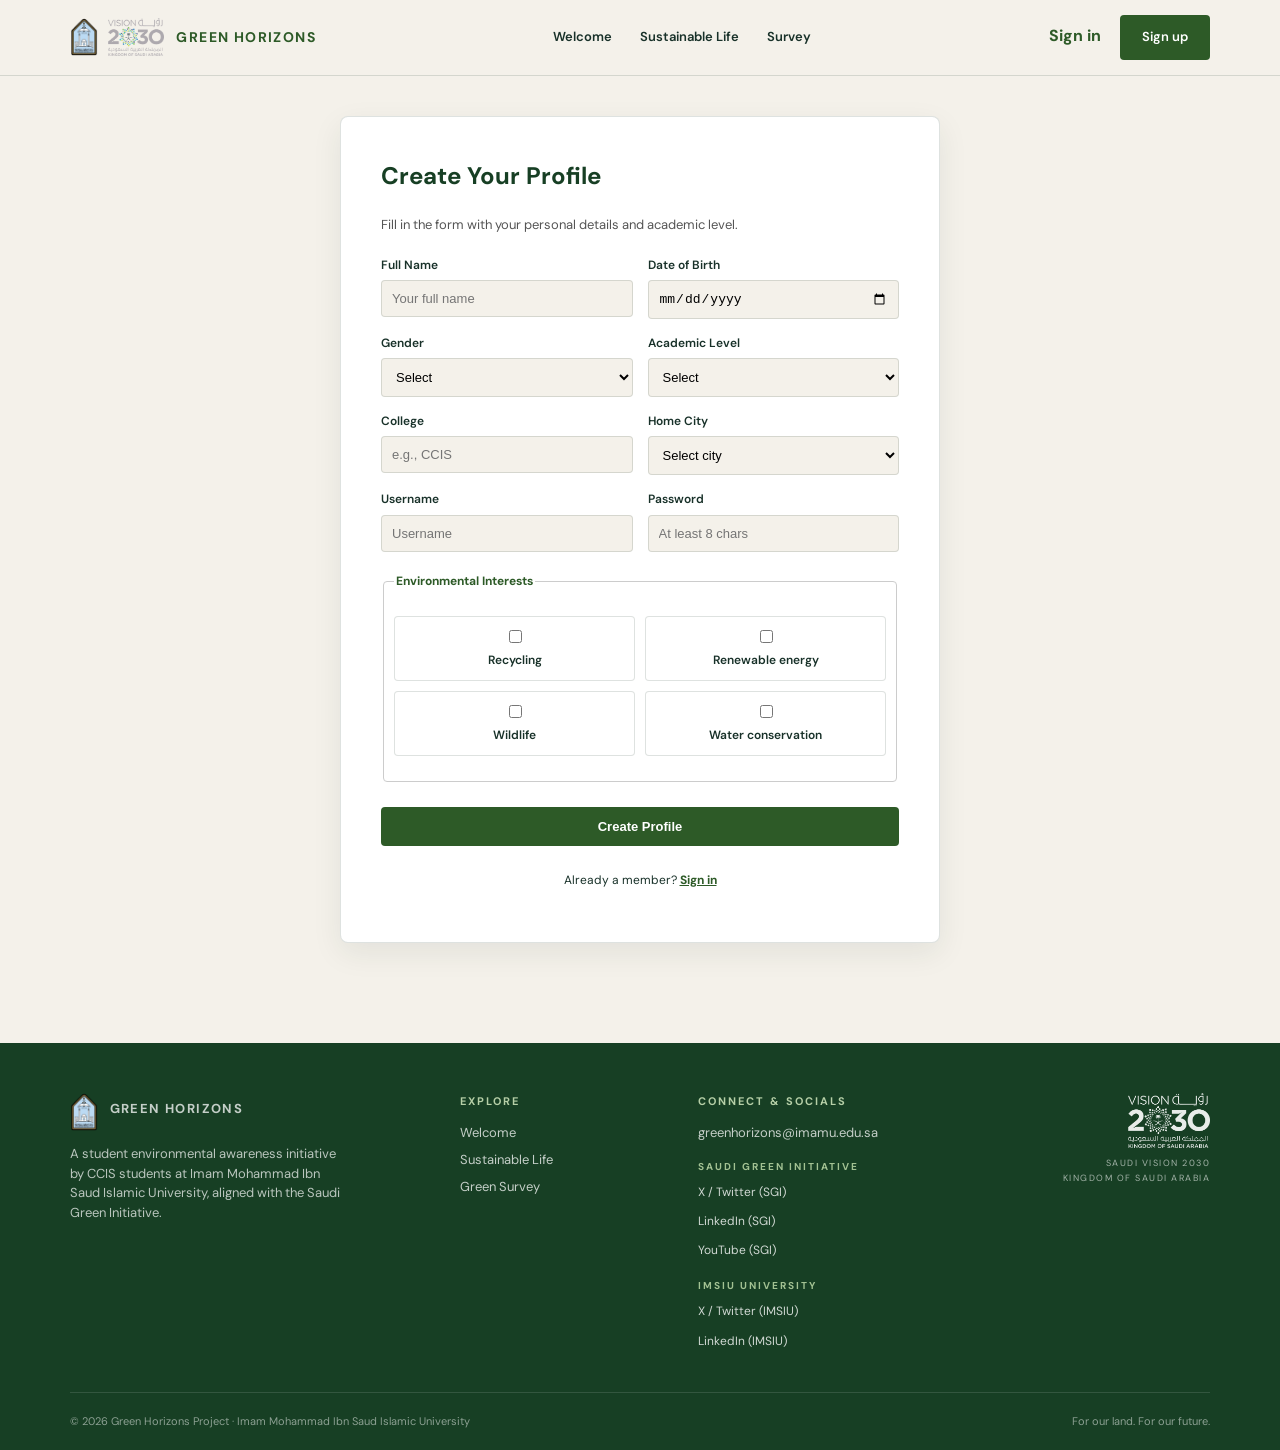
==== signup.html @ 366051f2 "first commit" ====
<!DOCTYPE html>
<html lang="en">
<head>
    <meta charset="utf-8">
    <title>Sign Up - Green Horizons</title>
    <link rel="stylesheet" href="css/style.css">
</head>
<body>

    <!-- Header navigation bar -->
    <header class="header">
        <div class="nav-shell">
            <a href="index.html" class="brand">
                <div class="brand-logos">
                    <img src="images/imamu.png" alt="Imam University Logo">
                    <img src="images/Vision_2030.webp" alt="Saudi Vision 2030 Logo">
                </div>
                <span>GREEN HORIZONS</span>
            </a>
            <nav class="nav-links">
                <a href="index.html">Welcome</a>
                <a href="sustainable.html">Sustainable Life</a>
                <a href="survey.html">Survey</a>
            </nav>
            <div>
                <a href="signin.html" style="color: #2d5a27; text-decoration: none; margin-right: 15px; font-weight: bold;">Sign in</a>
                <a href="signup.html" class="primary-button">Sign up</a>
            </div>
        </div>
    </header>

    <main class="survey-page">
        <!-- Signup registration container -->
        <div class="auth-container">
            <h2 style="color: #173f24; margin-top: 0;">Create Your Profile</h2>
            <p style="font-size: 13px; color: #555;">Fill in the form with your personal details and academic level.</p>

            <form class="account-form" onsubmit="event.preventDefault(); alert('Profile created successfully!'); location.href='signin.html';">
                <div class="field-row">
                    <label>Full Name <input required type="text" placeholder="Your full name"></label>
                    <label>Date of Birth <input required type="date"></label>
                </div>

                <div class="field-row">
                    <label>Gender
                        <select required>
                            <option value="" disabled selected>Select</option>
                            <option>Female</option>
                            <option>Male</option>
                        </select>
                    </label>
                    <label>Academic Level
                        <select required>
                            <option value="" disabled selected>Select</option>
                            <option>Undergraduate</option>
                            <option>Graduate</option>
                        </select>
                    </label>
                </div>

                <div class="field-row">
                    <label>College <input required type="text" placeholder="e.g., CCIS"></label>
                    <label>Home City
                        <select required>
                            <option value="" disabled selected>Select city</option>
                            <option>Riyadh</option>
                            <option>Jeddah</option>
                            <option>Dammam</option>
                            <option>Other</option>
                        </select>
                    </label>
                </div>

                <div class="field-row">
                    <label>Username <input required type="text" placeholder="Username"></label>
                    <label>Password <input required type="password" minlength="8" placeholder="At least 8 chars"></label>
                </div>

                <fieldset style="border: 1px solid #ccc; padding: 10px; border-radius: 4px; margin-top: 5px;">
                    <legend style="font-weight: bold; font-size: 12px; color: #2d5a27;">Environmental Interests</legend>
                    <div class="practice-grid">
                        <label class="practice"><input type="checkbox" name="interest" value="recycling"> Recycling</label>
                        <label class="practice"><input type="checkbox" name="interest" value="renewable"> Renewable energy</label>
                        <label class="practice"><input type="checkbox" name="interest" value="wildlife"> Wildlife</label>
                        <label class="practice"><input type="checkbox" name="interest" value="water"> Water conservation</label>
                    </div>
                </fieldset>

                <button class="primary-button full" type="submit" style="margin-top: 10px;">Create Profile</button>
                <p style="text-align: center; font-size: 12px; margin-top: 10px;">
                    Already a member? <a href="signin.html" style="color: #2d5a27; font-weight: bold;">Sign in</a>
                </p>
            </form>
        </div>
    </main>

    <!-- Site footer with social links and official logos -->
    <footer>
        <div class="footer-main">
            <div>
                <div class="brand" style="color: white; margin-bottom: 12px;">
                    <div class="brand-logos">
                        <img src="images/imamu.png" alt="Imam University Logo" style="height: 38px;">
                    </div>
                    <span>GREEN HORIZONS</span>
                </div>
                <p style="color: rgba(255,255,255,0.7); font-size: 13px; max-width: 280px; line-height: 1.5;">
                    A student environmental awareness initiative by CCIS students at Imam Mohammad Ibn Saud Islamic University, aligned with the Saudi Green Initiative.
                </p>
            </div>

            <div>
                <b>EXPLORE</b>
                <a href="index.html">Welcome</a>
                <a href="sustainable.html">Sustainable Life</a>
                <a href="survey.html">Green Survey</a>
            </div>

            <div>
                <b>CONNECT & SOCIALS</b>
                <span style="margin-bottom: 10px;">greenhorizons@imamu.edu.sa</span>
                
                <b style="margin-top: 15px; margin-bottom: 8px; font-size: 10px; color: #a3c293;">SAUDI GREEN INITIATIVE</b>
                <div class="social-links-list">
                    <a href="https://x.com/SgiSaudi" target="_blank" rel="noopener">X / Twitter (SGI)</a>
                    <a href="https://www.linkedin.com/company/sgisaudi" target="_blank" rel="noopener">LinkedIn (SGI)</a>
                    <a href="https://www.youtube.com/@SGISaudi" target="_blank" rel="noopener">YouTube (SGI)</a>
                </div>

                <b style="margin-top: 12px; margin-bottom: 8px; font-size: 10px; color: #a3c293;">IMSIU UNIVERSITY</b>
                <div class="social-links-list">
                    <a href="https://x.com/IMSIU_edu_sa?lang=ar" target="_blank" rel="noopener">X / Twitter (IMSIU)</a>
                    <a href="https://www.linkedin.com/company/imsiu/?originalSubdomain=sa" target="_blank" rel="noopener">LinkedIn (IMSIU)</a>
                </div>
            </div>

            <div style="text-align: right; display: flex; flex-direction: column; align-items: flex-end; justify-content: flex-start;">
                <img src="images/Vision_2030.webp" alt="Saudi Vision 2030 Logo" style="height: 55px; width: auto; filter: brightness(0) invert(1); opacity: 0.9; margin-bottom: 8px;">
                <span style="font-size: 9px; letter-spacing: 1.5px; color: rgba(255,255,255,0.6); text-transform: uppercase;">
                    SAUDI VISION 2030<br>KINGDOM OF SAUDI ARABIA
                </span>
            </div>
        </div>

        <div class="footer-bottom">
            <span>© 2026 Green Horizons Project · Imam Mohammad Ibn Saud Islamic University</span>
            <span>For our land. For our future.</span>
        </div>
    </footer>

</body>
</html>
---- css/style.css ----
@import url("https://fonts.googleapis.com/css2?family=DM+Sans:wght@400;500;600;700&family=DM+Serif+Display:ital@0;1&display=swap");

/* --- Color variables and root settings --- */
:root {
  --green: #2d5a27;
  --green-dark: #173f24;
  --sage-light: #b6cfa7;
  --sand: #f4f1ea;
  --sand-deep: #e8e0d2;
  --ink: #183129;
  --muted: #64746d;
  --white: #ffffff;
  --line: rgba(24, 49, 41, 0.14);
  --shadow: 0 10px 30px rgba(24, 49, 41, 0.08);
}

* {
  box-sizing: border-box;
}

body {
  margin: 0;
  background-color: var(--sand);
  color: var(--ink);
  font-family: "DM Sans", sans-serif;
  line-height: 1.6;
}

.page-shell {
  width: min(1140px, calc(100% - 48px));
  margin: 0 auto;
}

/* --- Sticky header and navigation bar --- */
.header {
  background-color: rgba(244, 241, 234, 0.96);
  border-bottom: 1px solid var(--line);
  padding: 15px 0;
  position: sticky;
  top: 0;
  z-index: 100;
  backdrop-filter: blur(10px);
}

.nav-shell {
  width: min(1140px, calc(100% - 48px));
  margin: 0 auto;
  display: flex;
  align-items: center;
  justify-content: space-between;
}

.brand {
  display: flex;
  align-items: center;
  gap: 12px;
  color: var(--green);
  text-decoration: none;
  font-weight: 700;
  font-size: 14px;
  letter-spacing: 0.1em;
}

.brand-logos {
  display: flex;
  align-items: center;
  gap: 10px;
}

.brand-logos img {
  height: 38px;
  width: auto;
}

.nav-links {
  display: flex;
  gap: 28px;
}

.nav-links a {
  text-decoration: none;
  color: var(--ink);
  font-size: 13px;
  font-weight: 600;
  padding: 6px 0;
  position: relative;
}

.nav-links a.active::after,
.nav-links a:hover::after {
  content: "";
  position: absolute;
  left: 0;
  right: 0;
  bottom: 0;
  height: 2px;
  background: var(--green);
}

/* --- Global buttons --- */
.primary-button {
  border: 0;
  border-radius: 4px;
  background-color: var(--green);
  color: white;
  padding: 12px 22px;
  font-size: 13px;
  font-weight: 600;
  text-decoration: none;
  display: inline-flex;
  align-items: center;
  justify-content: center;
  cursor: pointer;
  transition: all 0.2s;
}

.primary-button:hover {
  background-color: var(--green-dark);
}

.primary-button.light-btn {
  background-color: white;
  color: var(--green-dark);
}

.primary-button.light-btn:hover {
  background-color: var(--sand);
}

.ghost-button {
  border: 1px solid rgba(255, 255, 255, 0.6);
  color: white;
  background: rgba(255, 255, 255, 0.1);
  padding: 12px 22px;
  border-radius: 4px;
  text-decoration: none;
  font-size: 13px;
  font-weight: 600;
}

/* --- Page header banner component --- */
.page-header-banner {
  width: min(1000px, calc(100% - 48px));
  margin: 20px auto 30px auto;
  position: relative;
}

.section-tag-line {
  display: flex;
  align-items: center;
  gap: 10px;
  margin-bottom: 12px;
}

.section-tag-line::before {
  content: "";
  display: inline-block;
  width: 25px;
  height: 2px;
  background-color: var(--green);
}

.section-tag-line span {
  font-size: 11px;
  letter-spacing: 2px;
  color: var(--green);
  font-weight: 700;
}

.page-title-heading {
  font-family: "DM Serif Display", serif;
  font-size: 56px;
  line-height: 1.1;
  color: var(--ink);
  margin: 0 0 15px 0;
  font-weight: 400;
}

.light-accent-text {
  color: #9cb88f;
  font-style: italic;
  font-family: "DM Serif Display", serif;
}

.page-subtitle-text {
  font-size: 14px;
  color: var(--muted);
  max-width: 480px;
  line-height: 1.6;
  margin: 0;
}

/* --- Hero section banner --- */
.hero-section {
  position: relative;
  min-height: 520px;
  background-color: #0c2721;
  background-image: url('../images/Saudi-desert.avif');
  background-size: cover;
  background-position: center;
  display: flex;
  align-items: center;
  color: white;
  padding: 60px 0;
}

.hero-overlay {
  position: absolute;
  inset: 0;
  background: linear-gradient(90deg, rgba(12, 39, 33, 0.85) 0%, rgba(12, 39, 33, 0.4) 60%, rgba(12, 39, 33, 0.1) 100%);
}

.hero-content {
  position: relative;
  z-index: 2;
}

.eyebrow {
  font-size: 11px;
  letter-spacing: 2px;
  color: var(--sage-light);
  font-weight: 700;
  display: block;
  margin-bottom: 15px;
}

.hero-content h1 {
  font-family: "DM Serif Display", serif;
  font-size: 64px;
  line-height: 1.05;
  margin: 0 0 20px 0;
  font-weight: 400;
}

.hero-content h1 em {
  color: var(--sage-light);
  font-style: italic;
}

.hero-content p {
  max-width: 520px;
  font-size: 15px;
  color: rgba(255, 255, 255, 0.85);
  margin-bottom: 30px;
}

.hero-buttons {
  display: flex;
  gap: 15px;
}

.hero-stat-box {
  position: absolute;
  right: max(24px, calc((100vw - 1140px) / 2));
  bottom: 40px;
  background: rgba(23, 63, 36, 0.75);
  backdrop-filter: blur(8px);
  border: 1px solid rgba(255, 255, 255, 0.2);
  padding: 15px 20px;
  border-radius: 6px;
  display: flex;
  align-items: center;
  gap: 15px;
  z-index: 2;
}

.hero-stat-box strong {
  display: block;
  font-family: "DM Serif Display", serif;
  font-size: 22px;
  color: white;
}

.hero-stat-box small {
  display: block;
  font-size: 10px;
  color: rgba(255, 255, 255, 0.75);
}

/* --- Introduction and gallery sections --- */
.intro-section {
  padding: 70px 0;
}

.section-tag {
  font-size: 11px;
  letter-spacing: 2px;
  color: var(--green);
  font-weight: 700;
  margin-bottom: 10px;
}

.intro-grid {
  display: grid;
  grid-template-columns: 1fr 1fr;
  gap: 50px;
  align-items: start;
}

.intro-grid h2 {
  font-family: "DM Serif Display", serif;
  font-size: 42px;
  margin: 0;
  font-weight: 400;
}

.intro-grid h2 em,
h1 em,
h2 em,
h3 em {
  color: #5c8352;
  font-style: italic;
}

.intro-grid p.lead {
  font-size: 18px;
  color: var(--ink);
  margin-top: 0;
}

.inline-link {
  color: var(--green);
  text-decoration: none;
  font-weight: 700;
  font-size: 12px;
  letter-spacing: 1px;
}

.nature-gallery {
  display: grid;
  grid-template-columns: 1.1fr 0.9fr 1fr;
  gap: 25px;
  padding-bottom: 70px;
  align-items: center;
}

.photo-card {
  position: relative;
  border-radius: 6px;
  overflow: hidden;
  height: 420px;
}

.photo-card.large {
  height: 480px;
}

.photo-card img {
  width: 100%;
  height: 100%;
  object-fit: cover;
}

.photo-caption {
  position: absolute;
  bottom: 0;
  inset-x: 0;
  padding: 20px;
  background: linear-gradient(transparent, rgba(0, 0, 0, 0.8));
  color: white;
}

.photo-caption strong {
  display: block;
  font-size: 12px;
  letter-spacing: 1px;
}

.photo-caption small {
  display: block;
  font-size: 11px;
  opacity: 0.8;
}

/* --- Action banner component --- */
.action-banner {
  background-color: var(--green-dark);
  border-radius: 6px;
  padding: 45px 55px;
  display: flex;
  align-items: center;
  justify-content: space-between;
  box-shadow: var(--shadow);
  margin: 50px auto 30px auto;
  width: min(1000px, calc(100% - 48px));
}

.action-banner h2 em {
  color: var(--sage-light);
  font-style: italic;
}

/* --- Horizon tabs and cards --- */
.horizons-tabs {
  display: flex;
  width: min(1000px, calc(100% - 48px));
  margin: 40px auto 0;
  border: 1px solid var(--line);
  background-color: rgba(232, 224, 210, 0.5);
  border-radius: 6px 6px 0 0;
  overflow: hidden;
}

.tab-btn {
  flex: 1;
  padding: 16px 12px;
  text-align: center;
  text-decoration: none;
  color: var(--muted);
  font-size: 12px;
  font-weight: 600;
  border-right: 1px solid var(--line);
  background: transparent;
}

.tab-btn em {
  color: var(--green);
  font-style: italic;
  margin-right: 4px;
}

.tab-btn:hover,
.tab-btn.active {
  background-color: var(--green);
  color: white;
}

.tab-btn:hover em,
.tab-btn.active em {
  color: var(--sage-light);
}

.horizon-card {
  width: min(1000px, calc(100% - 48px));
  margin: 0 auto 40px;
  display: flex;
  background-color: #e6ebe2;
  border-radius: 0 0 6px 6px;
  overflow: hidden;
  box-shadow: var(--shadow);
  border: 1px solid var(--line);
  border-top: none;
  scroll-margin-top: 100px;
}

.horizon-card.reverse {
  flex-direction: row-reverse;
}

.horizon-video {
  flex: 1;
  position: relative;
  min-height: 380px;
  background-color: #000;
}

.horizon-video video {
  width: 100%;
  height: 100%;
  object-fit: cover;
}

.badge-num {
  position: absolute;
  top: 20px;
  left: 20px;
  width: 40px;
  height: 40px;
  background: rgba(244, 241, 234, 0.95);
  color: var(--green);
  border-radius: 50%;
  display: flex;
  align-items: center;
  justify-content: center;
  font-family: "DM Serif Display", serif;
  font-size: 16px;
  z-index: 10;
}

.horizon-content {
  flex: 1;
  padding: 40px;
  display: flex;
  flex-direction: column;
  justify-content: center;
}

.horizon-content h2 {
  font-family: "DM Serif Display", serif;
  font-size: 36px;
  font-weight: 400;
  margin: 8px 0 15px;
}

.horizon-checklist {
  list-style: none;
  padding: 0;
  margin: 0;
}

.horizon-checklist li {
  font-size: 13px;
  color: var(--ink);
  margin-bottom: 8px;
  display: flex;
  align-items: center;
}

.horizon-checklist li::before {
  content: "✓";
  color: var(--green);
  font-weight: bold;
  margin-right: 10px;
}

/* --- Forms and authentication containers --- */
.survey-page {
  padding: 40px 0;
}

.auth-container,
.survey-form {
  width: min(600px, calc(100% - 48px));
  margin: 0 auto;
  background: white;
  border: 1px solid var(--line);
  border-radius: 8px;
  padding: 40px;
  box-shadow: var(--shadow);
}

.account-form {
  display: flex;
  flex-direction: column;
  gap: 15px;
  margin-top: 20px;
}

.account-form label {
  font-size: 12px;
  font-weight: 600;
  display: flex;
  flex-direction: column;
  gap: 5px;
}

.account-form input,
.account-form select,
textarea {
  padding: 10px;
  border: 1px solid var(--line);
  background-color: var(--sand);
  border-radius: 4px;
  font-size: 13px;
}

.field-row {
  display: flex;
  gap: 15px;
}

.field-row label {
  flex: 1;
}

.practice-grid {
  display: grid;
  grid-template-columns: 1fr 1fr;
  gap: 10px;
  margin: 15px 0;
}

.practice {
  display: flex;
  align-items: center;
  gap: 8px;
  padding: 10px;
  border: 1px solid var(--line);
  background: white;
  border-radius: 4px;
  font-size: 12px;
}

/* --- Detailed footer component --- */
footer {
  background-color: var(--green-dark);
  color: white;
  padding-top: 50px;
  margin-top: 60px;
}

.footer-main {
  width: min(1140px, calc(100% - 48px));
  margin: 0 auto;
  display: grid;
  grid-template-columns: 1.4fr 0.8fr 1.3fr auto;
  gap: 35px;
  padding-bottom: 35px;
  border-bottom: 1px solid rgba(255, 255, 255, 0.12);
}

.footer-main b {
  display: block;
  font-size: 11px;
  letter-spacing: 2px;
  text-transform: uppercase;
  margin-bottom: 12px;
  color: var(--sage-light);
}

.footer-main a,
.footer-main span,
.footer-main p {
  color: rgba(255, 255, 255, 0.75);
  font-size: 13px;
  text-decoration: none;
  display: block;
  margin-bottom: 6px;
  transition: color 0.2s;
}

.footer-main a:hover {
  color: white;
  text-decoration: underline;
}

.social-links-list {
  display: flex;
  flex-direction: column;
  gap: 4px;
}

.social-links-list a {
  font-size: 12px;
  color: rgba(255, 255, 255, 0.8);
}

.footer-bottom {
  width: min(1140px, calc(100% - 48px));
  margin: 0 auto;
  display: flex;
  justify-content: space-between;
  padding: 20px 0;
  font-size: 11px;
  color: rgba(255, 255, 255, 0.5);
}
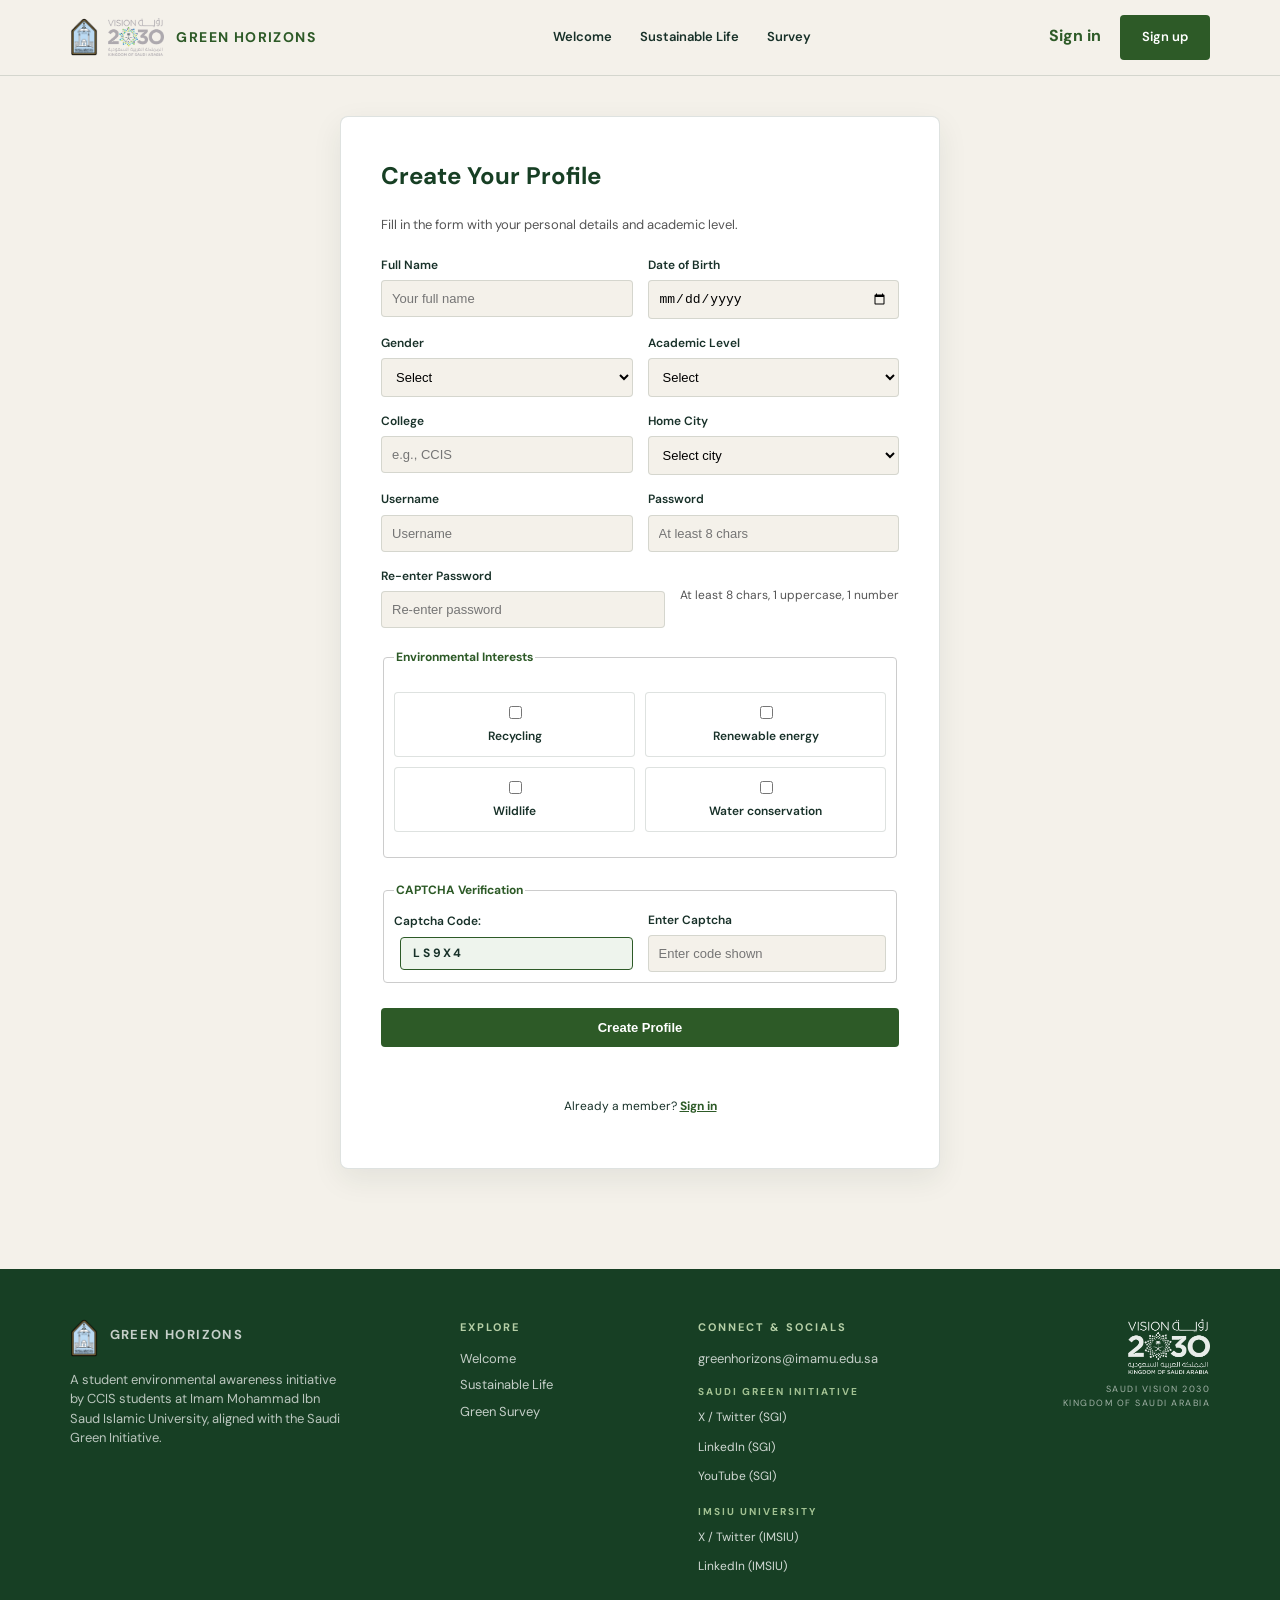
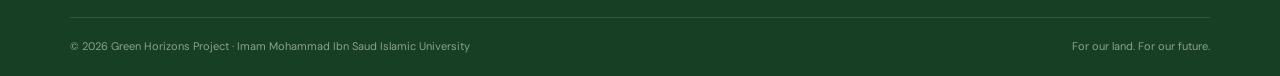
==== commit e1040b58: "update" ====
--- a/signup.html
+++ b/signup.html
@@ -4,6 +4,7 @@
     <meta charset="utf-8">
     <title>Sign Up - Green Horizons</title>
     <link rel="stylesheet" href="css/style.css">
+     <script src="js/signup.js"></script>
 </head>
 <body>
 
@@ -35,22 +36,22 @@
             <h2 style="color: #173f24; margin-top: 0;">Create Your Profile</h2>
             <p style="font-size: 13px; color: #555;">Fill in the form with your personal details and academic level.</p>
 
-            <form class="account-form" onsubmit="event.preventDefault(); alert('Profile created successfully!'); location.href='signin.html';">
+             <form id="signupForm" class="account-form">
                 <div class="field-row">
-                    <label>Full Name <input required type="text" placeholder="Your full name"></label>
-                    <label>Date of Birth <input required type="date"></label>
+                    <label>Full Name <input id="fullName" required type="text" placeholder="Your full name"></label>
+                    <label>Date of Birth <input id="dob" required type="date"></label>
                 </div>
 
                 <div class="field-row">
                     <label>Gender
-                        <select required>
+                        <select id="gender" required>
                             <option value="" disabled selected>Select</option>
                             <option>Female</option>
                             <option>Male</option>
                         </select>
                     </label>
                     <label>Academic Level
-                        <select required>
+                        <select id="academicLevel" required>
                             <option value="" disabled selected>Select</option>
                             <option>Undergraduate</option>
                             <option>Graduate</option>
@@ -59,9 +60,9 @@
                 </div>
 
                 <div class="field-row">
-                    <label>College <input required type="text" placeholder="e.g., CCIS"></label>
+                    <label>College <input id="college" required type="text" placeholder="e.g., CCIS"></label>
                     <label>Home City
-                        <select required>
+                        <select id="homeCity" required>
                             <option value="" disabled selected>Select city</option>
                             <option>Riyadh</option>
                             <option>Jeddah</option>
@@ -72,8 +73,16 @@
                 </div>
 
                 <div class="field-row">
-                    <label>Username <input required type="text" placeholder="Username"></label>
-                    <label>Password <input required type="password" minlength="8" placeholder="At least 8 chars"></label>
+                    <label>Username <input id="username" required type="text" placeholder="Username"></label>
+                    <label>Password <input id="password" required type="password" minlength="8" placeholder="At least 8 chars"></label>
+                </div>
+
+                 <div class="field-row">
+                    <label>Re-enter Password <input id="confirmPassword" required type="password" minlength="8" placeholder="Re-enter password"></label>
+                    <div style="display: flex; flex-direction: column; justify-content: center; font-size: 12px;">
+                        <span id="passwordFeedback" style="color: #555;">At least 8 chars, 1 uppercase, 1 number</span>
+                        <span id="confirmFeedback" style="margin-top: 4px;"></span>
+                    </div>
                 </div>
 
                 <fieldset style="border: 1px solid #ccc; padding: 10px; border-radius: 4px; margin-top: 5px;">
@@ -86,7 +95,22 @@
                     </div>
                 </fieldset>
 
-                <button class="primary-button full" type="submit" style="margin-top: 10px;">Create Profile</button>
+                 <fieldset style="border: 1px solid #ccc; padding: 10px; border-radius: 4px; margin-top: 8px;">
+                    <legend style="font-weight: bold; font-size: 12px; color: #2d5a27;">CAPTCHA Verification</legend>
+                    <div class="field-row" style="align-items: center;">
+                        <label style="margin: 0;">Captcha Code:
+                            <strong id="captchaCode" style="display: inline-block; padding: 6px 12px; background-color: #eef4ed; border: 1px solid #2d5a27; border-radius: 4px; letter-spacing: 3px; margin-left: 6px;"></strong>
+                        </label>
+                        <label style="margin: 0;">Enter Captcha
+                            <input id="captchaInput" required type="text" placeholder="Enter code shown">
+                        </label>
+                    </div>
+                </fieldset>
+
+                 <button id="signupBtn" class="primary-button full" type="submit" style="margin-top: 10px;">Create Profile</button>
+
+                 <div id="signupMessage" style="margin-top: 10px; font-size: 13px; font-weight: bold;"></div>
+
                 <p style="text-align: center; font-size: 12px; margin-top: 10px;">
                     Already a member? <a href="signin.html" style="color: #2d5a27; font-weight: bold;">Sign in</a>
                 </p>
@@ -143,7 +167,7 @@
         </div>
 
         <div class="footer-bottom">
-            <span>© 2026 Green Horizons Project · Imam Mohammad Ibn Saud Islamic University</span>
+            <span>©️ 2026 Green Horizons Project · Imam Mohammad Ibn Saud Islamic University</span>
             <span>For our land. For our future.</span>
         </div>
     </footer>
